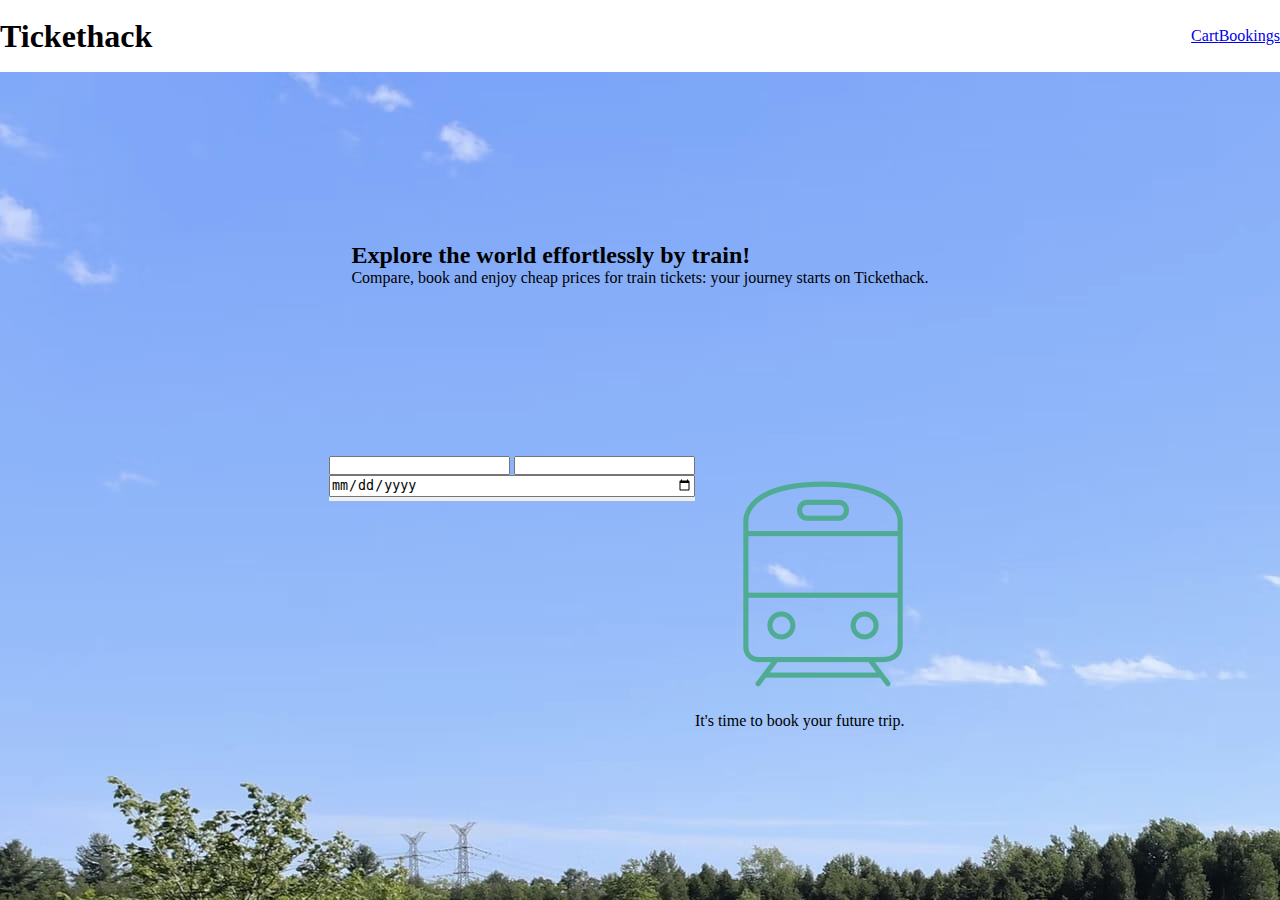
==== index.html @ 5d120905 "html and css index" ====
<!DOCTYPE html>
<html lang="en">
<head>
    <meta charset="UTF-8">
    <meta name="viewport" content="width=device-width, initial-scale=1.0">
    <title>Document</title>
    <link rel="stylesheet" href="style.css">
    <link rel="stylesheet" href="header.css">
</head>
<body>
    <div id="header">
        <div id="logo">
            <h1>Tickethack</h1>
        </div>
        <div id="links">
            <div id="cart-link">
                <a href="./myCart.html">Cart</a>
            </div>
            <div id="bookings-link">
                <a href="./bookings.html">Bookings</a>
            </div>
        </div>
    </div>
    <div id="main">
        <div id="text">
            <h2>Explore the world effortlessly by train!</h2>
            <p>Compare, book and enjoy cheap prices for train tickets: your journey starts on Tickethack.</p>
        </div>
        <div id="container">
            <div id="left">
                <div id="search-section">
                    <input type="search">
                    <input type="search">
                </div>
                <input type="date">
                <button ></button>
            </div>
            <div id="right">
                <img src="./images/train.png">
                <p>It's time to book your future trip.</p>
            </div>
        </div>
    </div>
    <script src="script.js"></script>
</body>
</html>
---- style.css ----
* {
    margin: 0;
    padding: 0;
}

body {
    height: 100vh;
    width: 100vw;
}

#main {
    background-image: url("./images/background.jpg");
    height: 92%;
    display: flex;
    flex-direction: column;
    justify-content: space-evenly;
    align-items: center;

}

#container {
    display: flex;
    justify-content: space-evenly;
}

#left {
    display: flex;
    flex-direction: column;
}

#right {
    display: flex;
    flex-direction: column;
}
---- header.css ----
#header {
    height: 8%;
    display: flex;
    justify-content: space-between;
    align-items: center;

}

#links {
    display: flex;
}
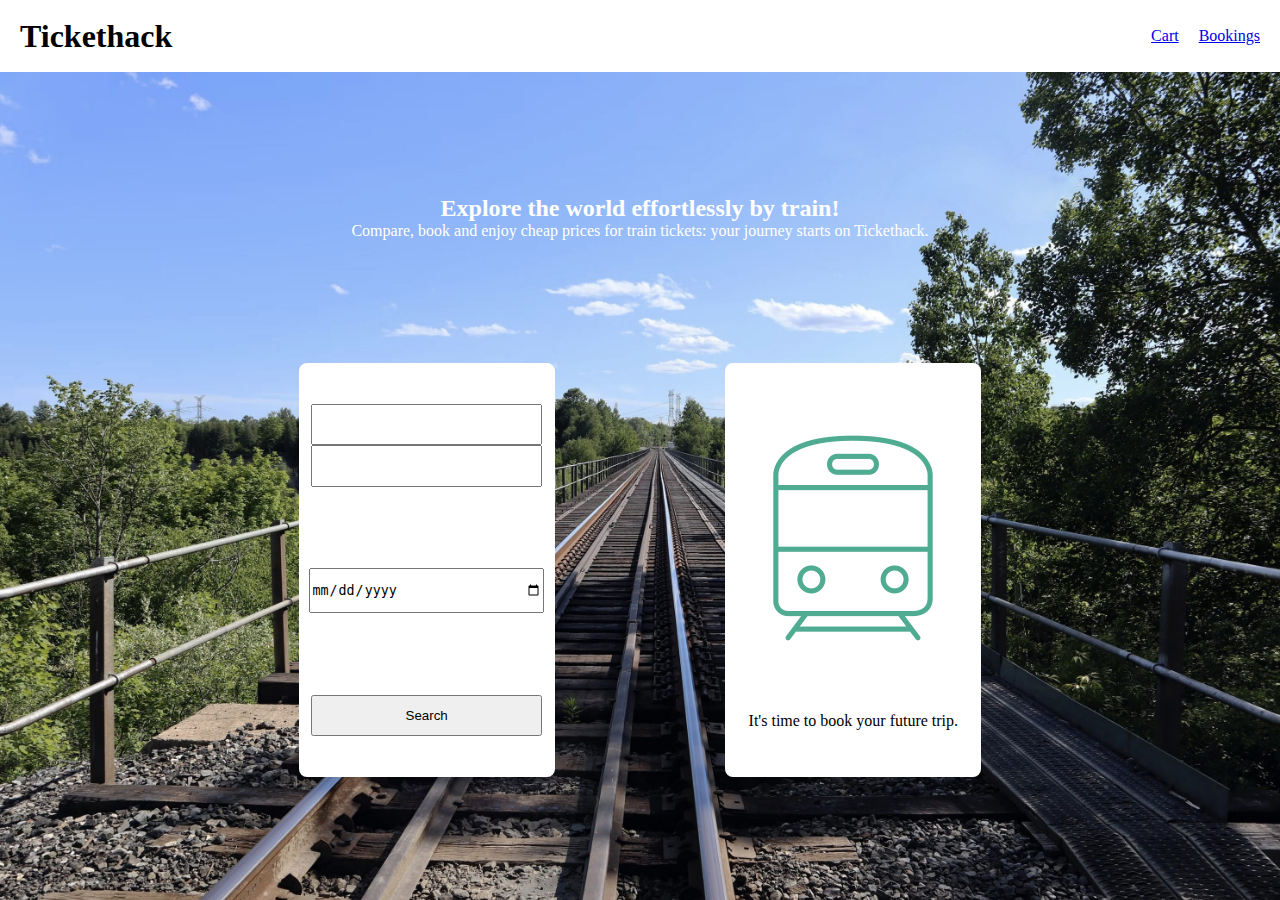
==== commit a8136f82: "style index html" ====
--- a/index.html
+++ b/index.html
@@ -33,7 +33,7 @@
                     <input type="search">
                 </div>
                 <input type="date">
-                <button ></button>
+                <button>Search</button>
             </div>
             <div id="right">
                 <img src="./images/train.png">
--- a/style.css
+++ b/style.css
@@ -10,25 +10,57 @@
 
 #main {
     background-image: url("./images/background.jpg");
+    background-size: cover;
     height: 92%;
     display: flex;
     flex-direction: column;
     justify-content: space-evenly;
     align-items: center;
+}
 
+#text {
+    color : white;
+    text-align: center;
 }
 
 #container {
+    width: 80%;
+    height: 50%;
     display: flex;
     justify-content: space-evenly;
 }
 
-#left {
+#right, #left {
     display: flex;
     flex-direction: column;
+    align-items: center;
+    width: 25%;
+    height: 100%;
+    background-color: white;
+    border-radius: 8px;
+}
+
+#left {
+    justify-content: space-around;
+}
+
+#search-section {
+    display: flex;
+    flex-direction: column;
+    height: 20%;
+    width: 90%;
+}
+
+#search-section > input {
+    height: 100%;
+    width: 100%;
+}
+
+#left > input, button {
+    height: 10%;
+    width: 90%;
 }
 
 #right {
-    display: flex;
-    flex-direction: column;
-}+    justify-content: space-evenly;
+}
--- a/header.css
+++ b/header.css
@@ -3,9 +3,10 @@
     display: flex;
     justify-content: space-between;
     align-items: center;
-
+    padding: 0 20px;
 }
 
 #links {
     display: flex;
+    gap: 20px;
 }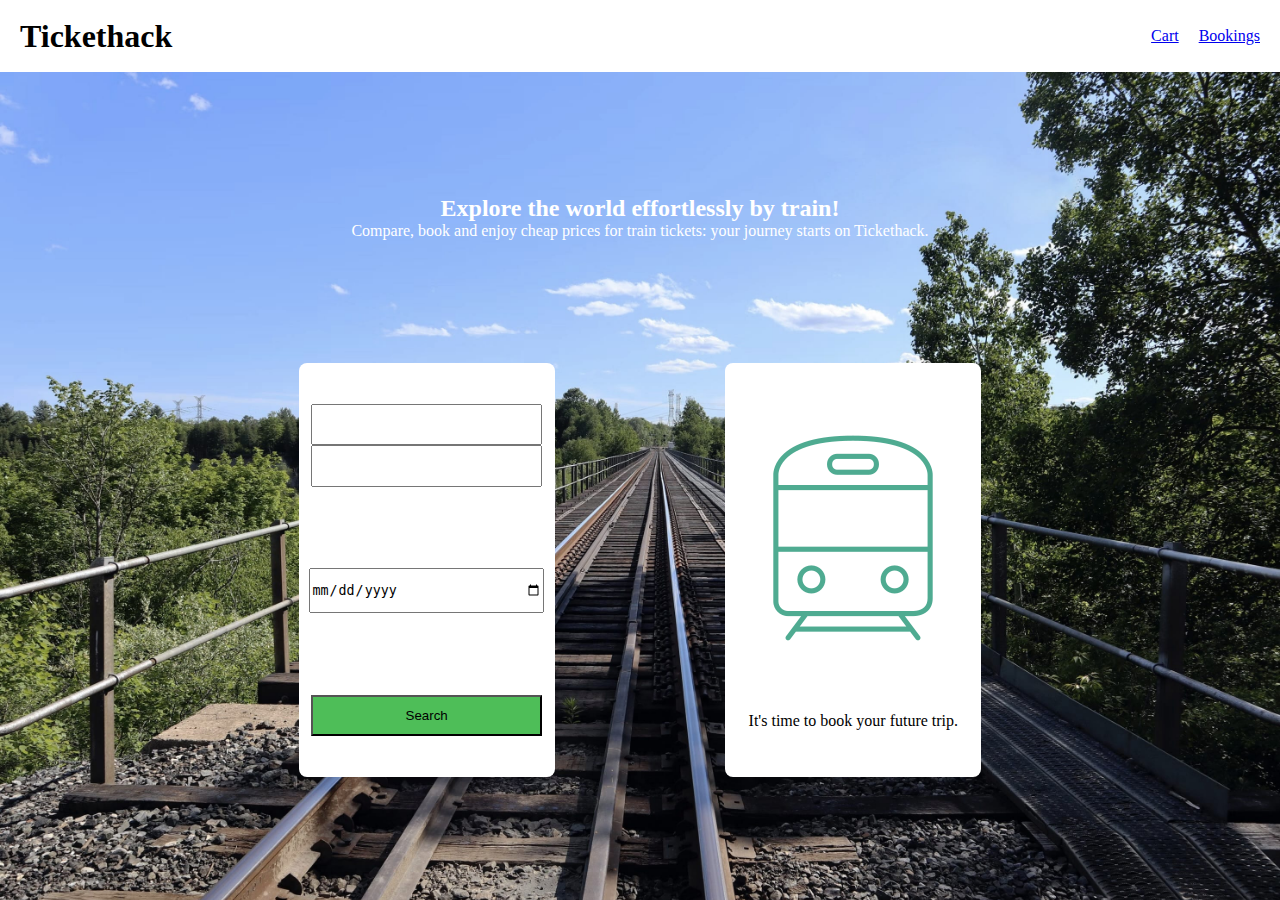
==== commit 9b634197: "style index html" ====
--- a/index.html
+++ b/index.html
@@ -4,8 +4,8 @@
     <meta charset="UTF-8">
     <meta name="viewport" content="width=device-width, initial-scale=1.0">
     <title>Document</title>
+    <link rel="stylesheet" href="header.css">
     <link rel="stylesheet" href="style.css">
-    <link rel="stylesheet" href="header.css">
 </head>
 <body>
     <div id="header">
@@ -33,7 +33,7 @@
                     <input type="search">
                 </div>
                 <input type="date">
-                <button>Search</button>
+                <button id="search-btn">Search</button>
             </div>
             <div id="right">
                 <img src="./images/train.png">
--- a/header.css
+++ b/header.css
@@ -9,4 +9,8 @@
 #links {
     display: flex;
     gap: 20px;
+}
+
+#links > a {
+    text-decoration: none;
 }--- a/style.css
+++ b/style.css
@@ -61,6 +61,10 @@
     width: 90%;
 }
 
+#search-btn {
+    background-color: #4ebe58;
+}
+
 #right {
     justify-content: space-evenly;
 }
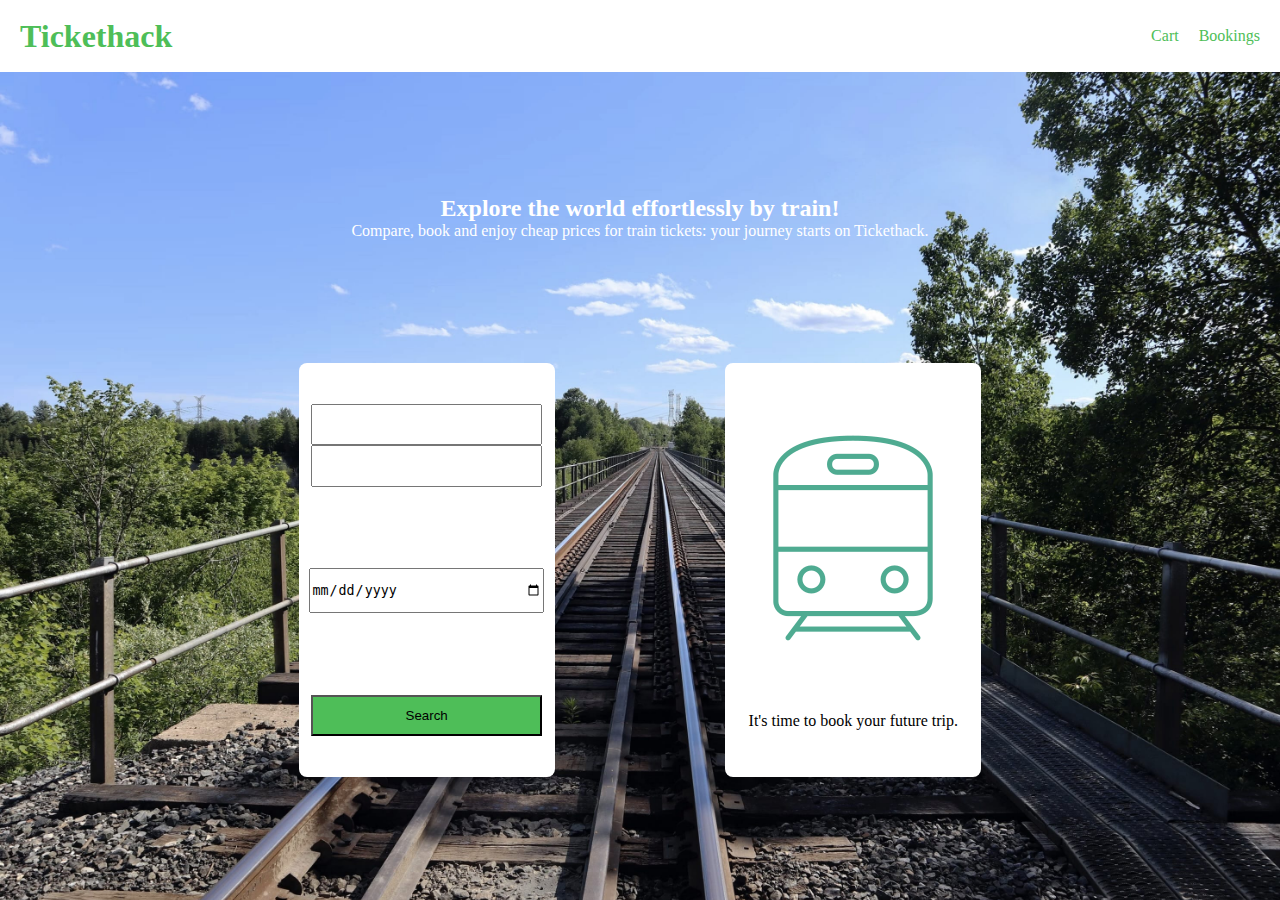
==== commit 9f1aed8a: "..." ====
--- a/index.html
+++ b/index.html
@@ -9,9 +9,7 @@
 </head>
 <body>
     <div id="header">
-        <div id="logo">
-            <h1>Tickethack</h1>
-        </div>
+        <h1 id="logo">Tickethack</h1>
         <div id="links">
             <div id="cart-link">
                 <a href="./myCart.html">Cart</a>
@@ -29,10 +27,10 @@
         <div id="container">
             <div id="left">
                 <div id="search-section">
-                    <input type="search">
-                    <input type="search">
+                    <input id="search-departure" type="search">
+                    <input id="search-arrival" type="search">
                 </div>
-                <input type="date">
+                <input id="search-date" type="date">
                 <button id="search-btn">Search</button>
             </div>
             <div id="right">
--- a/header.css
+++ b/header.css
@@ -6,11 +6,16 @@
     padding: 0 20px;
 }
 
+#logo {
+    color: #4ebe58;
+}
+
 #links {
     display: flex;
     gap: 20px;
 }
 
-#links > a {
+a {
     text-decoration: none;
+    color: #4ebe58;
 }--- a/style.css
+++ b/style.css
@@ -65,6 +65,37 @@
     background-color: #4ebe58;
 }
 
+.overflow {
+    overflow-y: scroll;
+}
+
 #right {
     justify-content: space-evenly;
 }
+
+.trip {
+    height: 10%;
+    width: 90%;
+    display: flex;
+    justify-content: space-evenly;
+    align-items: center;
+    border-radius: 4px;
+    background-color: beige;
+}
+
+.trip > .time, .price, .book-btn {
+    height: 90%;
+    width: 15%;
+}
+
+.trip-text {
+    height: 90%;
+    width: 30%;
+    display: flex;
+    justify-content: space-around;
+    align-items: center;
+}
+
+.book-btn {
+    background-color: #4ebe58;
+}